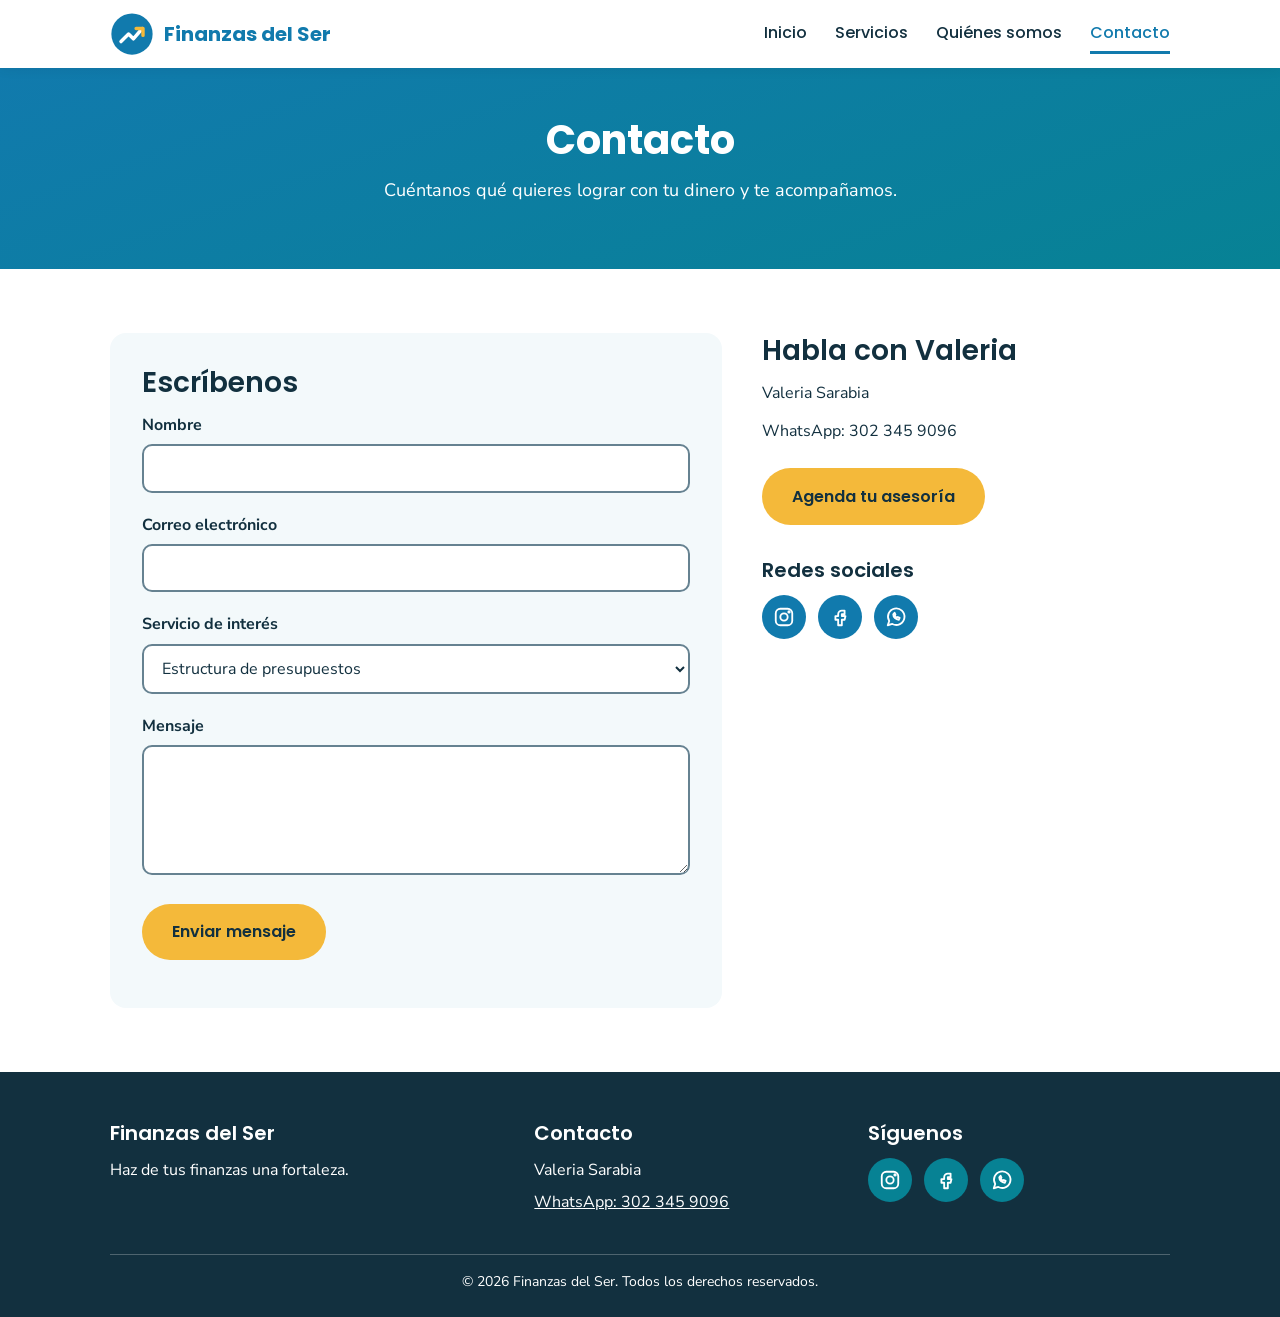
==== contacto.html @ 8447c489 "Sitio inicial de Finanzas del Ser y documento tecnico" ====
<!DOCTYPE html>
<html lang="es">
<head>
  <meta charset="UTF-8">
  <meta name="viewport" content="width=device-width, initial-scale=1">
  <title>Contacto | Finanzas del Ser</title>
  <meta name="description" content="Escríbenos para agendar tu asesoría en finanzas personales.">
  <link rel="preconnect" href="https://fonts.googleapis.com">
  <link rel="preconnect" href="https://fonts.gstatic.com" crossorigin>
  <link href="https://fonts.googleapis.com/css2?family=Nunito+Sans:wght@400;700&family=Poppins:wght@500;600;700&display=swap" rel="stylesheet">
  <link rel="icon" href="assets/img/logo-provisional.svg" type="image/svg+xml">
  <link rel="stylesheet" href="css/styles.css">
</head>
<body>
  <a class="saltar" href="#contenido">Saltar al contenido</a>

  <!-- IDENTIFICACIÓN + INTERACCIÓN: logo, nombre y menú -->
  <header class="encabezado">
    <div class="contenedor encabezado__barra">
      <a class="marca" href="index.html">
        <img src="assets/img/logo-provisional.svg" alt="Logo de Finanzas del Ser">
        <span>Finanzas del Ser</span>
      </a>
      <button class="menu-boton" aria-expanded="false" aria-controls="menu-principal">Menú</button>
      <nav class="nav" id="menu-principal" aria-label="Principal">
        <ul>
        <li><a href="index.html">Inicio</a></li>
        <li><a href="servicios.html">Servicios</a></li>
        <li><a href="quienes-somos.html">Quiénes somos</a></li>
        <li><a href="contacto.html" aria-current="page">Contacto</a></li>
        </ul>
      </nav>
    </div>
  </header>

  <main id="contenido">
    <section class="hero hero--pagina">
      <div class="contenedor">
        <h1>Contacto</h1>
        <p>Cuéntanos qué quieres lograr con tu dinero y te acompañamos.</p>
      </div>
    </section>

    <section class="seccion">
      <div class="contenedor contacto-grid">
        <!-- INTERACCIÓN: formulario de contacto (solo visual) -->
        <form class="formulario" id="formulario-contacto">
          <h2>Escríbenos</h2>
          <div class="campo">
            <label for="nombre">Nombre</label>
            <input type="text" id="nombre" name="nombre" autocomplete="name" required>
          </div>
          <div class="campo">
            <label for="correo">Correo electrónico</label>
            <input type="email" id="correo" name="correo" autocomplete="email" required>
          </div>
          <div class="campo">
            <label for="servicio">Servicio de interés</label>
            <select id="servicio" name="servicio">
              <option>Estructura de presupuestos</option>
              <option>Ahorros con propósito</option>
              <option>Compras conscientes</option>
              <option>Educación sobre productos financieros</option>
            </select>
          </div>
          <div class="campo">
            <label for="mensaje">Mensaje</label>
            <textarea id="mensaje" name="mensaje" required></textarea>
          </div>
          <button class="boton boton--principal" type="submit">Enviar mensaje</button>
          <p class="mensaje-envio" id="mensaje-envio" role="status"></p>
        </form>

        <aside class="info-contacto">
          <h2>Habla con Valeria</h2>
          <ul>
            <li>Valeria Sarabia</li>
            <li>WhatsApp: 302 345 9096</li>
          </ul>
          <a class="boton boton--principal" href="https://wa.me/573023459096?text=Hola%2C%20quiero%20agendar%20una%20asesor%C3%ADa%20con%20Finanzas%20del%20Ser">Agenda tu asesoría</a>
          <h3 style="margin-top:2rem">Redes sociales</h3>
          <div class="redes">
            <a href="#" aria-label="Instagram de Finanzas del Ser"><img src="assets/icons/instagram.svg" alt=""></a>
            <a href="#" aria-label="Facebook de Finanzas del Ser"><img src="assets/icons/facebook.svg" alt=""></a>
            <a href="https://wa.me/573023459096?text=Hola%2C%20quiero%20agendar%20una%20asesor%C3%ADa%20con%20Finanzas%20del%20Ser" aria-label="WhatsApp de Finanzas del Ser"><img src="assets/icons/whatsapp.svg" alt=""></a>
          </div>
        </aside>
      </div>
    </section>
  </main>

  <!-- IDENTIFICACIÓN: pie de página con contacto y año -->
  <footer class="pie">
    <div class="contenedor">
      <div class="pie__grid">
        <div>
          <h2>Finanzas del Ser</h2>
          <p>Haz de tus finanzas una fortaleza.</p>
        </div>
        <div>
          <h2>Contacto</h2>
          <ul>
            <li>Valeria Sarabia</li>
            <li><a href="https://wa.me/573023459096?text=Hola%2C%20quiero%20agendar%20una%20asesor%C3%ADa%20con%20Finanzas%20del%20Ser">WhatsApp: 302 345 9096</a></li>
          </ul>
        </div>
        <div>
          <h2>Síguenos</h2>
          <div class="redes">
            <a href="#" aria-label="Instagram de Finanzas del Ser"><img src="assets/icons/instagram.svg" alt=""></a>
            <a href="#" aria-label="Facebook de Finanzas del Ser"><img src="assets/icons/facebook.svg" alt=""></a>
            <a href="https://wa.me/573023459096?text=Hola%2C%20quiero%20agendar%20una%20asesor%C3%ADa%20con%20Finanzas%20del%20Ser" aria-label="WhatsApp de Finanzas del Ser"><img src="assets/icons/whatsapp.svg" alt=""></a>
          </div>
        </div>
      </div>
      <div class="pie__legal">
        <p>&copy; 2026 Finanzas del Ser. Todos los derechos reservados.</p>
      </div>
    </div>
  </footer>

  <script src="js/main.js"></script>
</body>
</html>
---- css/styles.css ----
/* =====================================================================
   Finanzas del Ser · Hoja de estilos única para todo el sitio
   Orden del archivo:
   1. Variables (paleta, fuentes, tamaños)  ← aquí se cambia la identidad
   2. Base y tipografía
   3. Encabezado y menú
   4. Botones
   5. Hero y secciones
   6. Tarjetas (Grid)
   7. Páginas internas (Quiénes somos, Contacto)
   8. Pie de página
   9. Responsivo (media queries)
   ===================================================================== */

/* ---------- 1. VARIABLES ---------- */
:root {
  /* Paleta (5 colores + blanco) */
  --azul: #117AAD;          /* color principal: confianza, orden */
  --turquesa: #078294;      /* apoyo: crecimiento, equilibrio */
  --oscuro: #12303F;        /* texto y pie de página */
  --claro: #F3F9FB;         /* fondos suaves de sección */
  --dorado: #F4B93A;        /* acento: botones de acción */
  --blanco: #FFFFFF;
  --azul-hover: #0D6089;    /* azul más oscuro para hover */
  --dorado-hover: #E3A21A;  /* dorado más oscuro para hover */
  --texto-suave: #3F5666;   /* texto secundario */
  --borde-campo: #668291;   /* borde de campos del formulario (contraste 3:1 o más) */

  /* Tipografías (máximo 2 de Google Fonts) */
  --fuente-titulos: "Poppins", Arial, sans-serif;
  --fuente-texto: "Nunito Sans", Arial, sans-serif;

  /* Jerarquía tipográfica (igual en todas las páginas) */
  --tam-h1: 2.5rem;    /* 40 px */
  --tam-h2: 1.75rem;   /* 28 px */
  --tam-h3: 1.25rem;   /* 20 px */
  --tam-texto: 1rem;   /* 16 px */
  --tam-pequeno: 0.875rem; /* 14 px */
  --interlineado: 1.6;

  /* Formas */
  --radio: 16px;       /* esquinas redondeadas: cercanía */
  --radio-boton: 999px;
  --sombra: 0 6px 20px rgba(18, 48, 63, 0.10);
  --ancho-max: 1100px;
}

/* ---------- 2. BASE Y TIPOGRAFÍA ---------- */
* { box-sizing: border-box; }

body {
  margin: 0;
  font-family: var(--fuente-texto);
  font-size: var(--tam-texto);
  line-height: var(--interlineado);
  color: var(--oscuro);
  background: var(--blanco);
}

h1, h2, h3 {
  font-family: var(--fuente-titulos);
  margin: 0 0 0.75rem;
}
h1 { font-size: var(--tam-h1); font-weight: 700; line-height: 1.2; }
h2 { font-size: var(--tam-h2); font-weight: 600; line-height: 1.3; }
h3 { font-size: var(--tam-h3); font-weight: 600; line-height: 1.3; }
p  { margin: 0 0 1rem; }
small, .texto-pequeno { font-size: var(--tam-pequeno); }
img { max-width: 100%; height: auto; display: block; }
a { color: var(--azul); }

.contenedor {
  width: 100%;
  max-width: var(--ancho-max);
  margin: 0 auto;
  padding: 0 1.25rem;
}

/* Enlace para saltar al contenido (accesibilidad con teclado) */
.saltar {
  position: absolute;
  left: -999px;
  background: var(--dorado);
  color: var(--oscuro);
  padding: 0.5rem 1rem;
  z-index: 100;
}
.saltar:focus { left: 0; }

/* Foco visible para quien navega con teclado */
a:focus-visible, button:focus-visible, input:focus-visible,
select:focus-visible, textarea:focus-visible {
  outline: 3px solid var(--dorado);
  outline-offset: 2px;
}

/* ---------- 3. ENCABEZADO Y MENÚ (Flexbox) ---------- */
.encabezado {
  position: sticky;
  top: 0;
  z-index: 50;
  background: var(--blanco);
  box-shadow: 0 2px 10px rgba(18, 48, 63, 0.08);
}
.encabezado__barra {
  display: flex;
  align-items: center;
  justify-content: space-between;
  padding: 0.75rem 1.25rem;
}
.marca {
  display: flex;
  align-items: center;
  gap: 0.6rem;
  text-decoration: none;
  font-family: var(--fuente-titulos);
  font-weight: 700;
  font-size: 1.25rem;
  color: var(--azul);
}
.marca img { width: 44px; height: 44px; }

.nav ul {
  display: flex;
  gap: 1.75rem;
  list-style: none;
  margin: 0;
  padding: 0;
}
.nav a {
  text-decoration: none;
  font-family: var(--fuente-titulos);
  font-weight: 500;
  color: var(--oscuro);
  padding: 0.4rem 0;
  border-bottom: 3px solid transparent;
  transition: color 0.2s, border-color 0.2s;
}
.nav a:hover { color: var(--azul); border-bottom-color: var(--dorado); }
/* Página actual: el usuario siempre sabe dónde está */
.nav a[aria-current="page"] { color: var(--azul); border-bottom-color: var(--azul); }

/* Botón hamburguesa: solo visible en celular */
.menu-boton {
  display: none;
  background: none;
  border: 2px solid var(--azul);
  border-radius: 10px;
  padding: 0.4rem 0.7rem;
  font-family: var(--fuente-titulos);
  font-weight: 600;
  color: var(--azul);
  cursor: pointer;
}

/* ---------- 4. BOTONES ---------- */
.boton {
  display: inline-block;
  font-family: var(--fuente-titulos);
  font-weight: 600;
  font-size: var(--tam-texto);
  text-decoration: none;
  text-align: center;
  padding: 0.85rem 1.75rem;
  border-radius: var(--radio-boton);
  border: 2px solid transparent;
  cursor: pointer;
  transition: background-color 0.2s, transform 0.2s, color 0.2s;
}
/* Botón principal: dorado con texto oscuro (el contraste pasa AA) */
.boton--principal { background: var(--dorado); color: var(--oscuro); }
.boton--principal:hover { background: var(--dorado-hover); transform: translateY(-2px); }
/* Botón secundario: contorno blanco sobre fondos azules */
.boton--secundario { background: transparent; color: var(--blanco); border-color: var(--blanco); }
.boton--secundario:hover { background: var(--blanco); color: var(--azul); }
.botones { display: flex; flex-wrap: wrap; gap: 1rem; }

/* ---------- 5. HERO Y SECCIONES ---------- */
.hero {
  background: linear-gradient(160deg, var(--azul), var(--turquesa));
  color: var(--blanco);
  padding: 4rem 0;
}
/* Balance asimétrico: texto más ancho a la izquierda, imagen a la derecha */
.hero__grid {
  display: grid;
  grid-template-columns: 1.1fr 0.9fr;
  gap: 2.5rem;
  align-items: center;
}
.hero__etiqueta {
  font-family: var(--fuente-titulos);
  font-weight: 500;
  font-size: var(--tam-pequeno);
  letter-spacing: 0.08em;
  text-transform: uppercase;
  margin-bottom: 0.75rem;
}
.hero p { font-size: 1.125rem; max-width: 34rem; }
.hero .botones { margin-top: 1.5rem; }
.hero--pagina { padding: 3rem 0; text-align: center; }
.hero--pagina p { margin-left: auto; margin-right: auto; }

.seccion { padding: 4rem 0; }
.seccion--clara { background: var(--claro); }
.seccion__encabezado { text-align: center; max-width: 40rem; margin: 0 auto 2.5rem; }
.seccion__encabezado p { color: var(--texto-suave); }

/* Franjas de color con mensaje central */
.banda {
  background: var(--azul);
  color: var(--blanco);
  text-align: center;
  padding: 3.5rem 0;
}
.banda p { max-width: 38rem; margin: 0 auto 1.5rem; }
.banda--turquesa { background: var(--turquesa); }

/* ---------- 6. TARJETAS (Grid) ---------- */
.tarjetas {
  display: grid;
  grid-template-columns: repeat(4, 1fr);
  gap: 1.5rem;
}
.tarjetas--2 { grid-template-columns: repeat(2, 1fr); }
.tarjeta {
  background: var(--blanco);
  border-radius: var(--radio);
  padding: 1.75rem 1.5rem;
  box-shadow: var(--sombra);
  transition: transform 0.2s, box-shadow 0.2s;
}
.tarjeta:hover { transform: translateY(-4px); box-shadow: 0 10px 26px rgba(18, 48, 63, 0.16); }
.tarjeta p { color: var(--texto-suave); margin-bottom: 0; }
.tarjeta__icono {
  width: 56px;
  height: 56px;
  border-radius: 50%;
  background: var(--azul);
  display: flex;
  align-items: center;
  justify-content: center;
  margin-bottom: 1rem;
}
.tarjeta__icono img { width: 28px; height: 28px; }
.seccion__accion { text-align: center; margin-top: 2.5rem; }
.seccion__accion .boton--secundario { color: var(--azul); border-color: var(--azul); }
.seccion__accion .boton--secundario:hover { background: var(--azul); color: var(--blanco); }

/* ---------- 7. PÁGINAS INTERNAS ---------- */
.dos-columnas {
  display: grid;
  grid-template-columns: 1fr 1fr;
  gap: 2rem;
  align-items: start;
}
.destacado {
  background: var(--azul);
  color: var(--blanco);
  border-radius: var(--radio);
  padding: 2rem;
}
.destacado p:last-child { margin-bottom: 0; }
.cita {
  border: 2px solid var(--azul);
  border-radius: var(--radio);
  padding: 2rem;
}
.cita p:last-child { margin-bottom: 0; }

.contacto-grid {
  display: grid;
  grid-template-columns: 1.2fr 0.8fr;
  gap: 2.5rem;
  align-items: start;
}
.formulario { background: var(--claro); border-radius: var(--radio); padding: 2rem; }
.campo { margin-bottom: 1.25rem; }
.campo label { display: block; font-weight: 700; margin-bottom: 0.35rem; }
.campo input, .campo select, .campo textarea {
  width: 100%;
  font-family: var(--fuente-texto);
  font-size: var(--tam-texto);
  padding: 0.7rem 0.9rem;
  border: 2px solid var(--borde-campo);
  border-radius: 10px;
  background: var(--blanco);
  color: var(--oscuro);
}
.campo input:hover, .campo select:hover, .campo textarea:hover { border-color: var(--azul); }
.campo textarea { min-height: 130px; resize: vertical; }
.mensaje-envio { margin-top: 1rem; font-weight: 700; color: var(--azul-hover); }
.info-contacto ul { list-style: none; padding: 0; margin: 0 0 1.5rem; }
.info-contacto li { margin-bottom: 0.75rem; }
.redes { display: flex; gap: 0.75rem; }
.redes a {
  width: 44px;
  height: 44px;
  border-radius: 50%;
  background: var(--azul);
  display: flex;
  align-items: center;
  justify-content: center;
  transition: background-color 0.2s, transform 0.2s;
}
.redes a:hover { background: var(--turquesa); transform: translateY(-2px); }
.redes img { width: 22px; height: 22px; }

/* ---------- 8. PIE DE PÁGINA ---------- */
.pie { background: var(--oscuro); color: var(--blanco); padding: 3rem 0 1.5rem; }
.pie__grid {
  display: grid;
  grid-template-columns: 1.3fr 1fr 1fr;
  gap: 2rem;
}
.pie h2 { font-size: var(--tam-h3); }
.pie a { color: var(--blanco); }
.pie a:hover { color: var(--dorado); }
.pie ul { list-style: none; padding: 0; margin: 0; }
.pie li { margin-bottom: 0.4rem; }
.pie .redes a { background: var(--turquesa); }
.pie .redes a:hover { background: var(--azul); }
.pie__legal {
  margin-top: 2rem;
  padding-top: 1rem;
  border-top: 1px solid rgba(255, 255, 255, 0.25);
  font-size: var(--tam-pequeno);
  text-align: center;
}
.pie__legal p { margin: 0; }

/* ---------- 9. RESPONSIVO ---------- */
/* Tablet: las tarjetas pasan de 4 a 2 columnas y los bloques se apilan */
@media (max-width: 900px) {
  .tarjetas { grid-template-columns: repeat(2, 1fr); }
  .hero__grid, .dos-columnas, .contacto-grid, .pie__grid { grid-template-columns: 1fr; }
  .hero__imagen { max-width: 420px; margin: 0 auto; }
}

/* Celular: tarjetas en 1 columna, menú hamburguesa y títulos más pequeños */
@media (max-width: 720px) {
  :root { --tam-h1: 2rem; --tam-h2: 1.5rem; }
  .tarjetas, .tarjetas--2 { grid-template-columns: 1fr; }
  .menu-boton { display: block; }
  .nav {
    display: none;
    position: absolute;
    top: 100%;
    left: 0;
    right: 0;
    background: var(--blanco);
    padding: 1rem 1.25rem 1.5rem;
    box-shadow: 0 8px 16px rgba(18, 48, 63, 0.12);
  }
  .nav--abierto { display: block; }
  .nav ul { flex-direction: column; gap: 0.5rem; }
  .nav a { display: block; padding: 0.6rem 0; }
  .hero { padding: 3rem 0; }
  .seccion { padding: 3rem 0; }
  .botones .boton { width: 100%; }
}
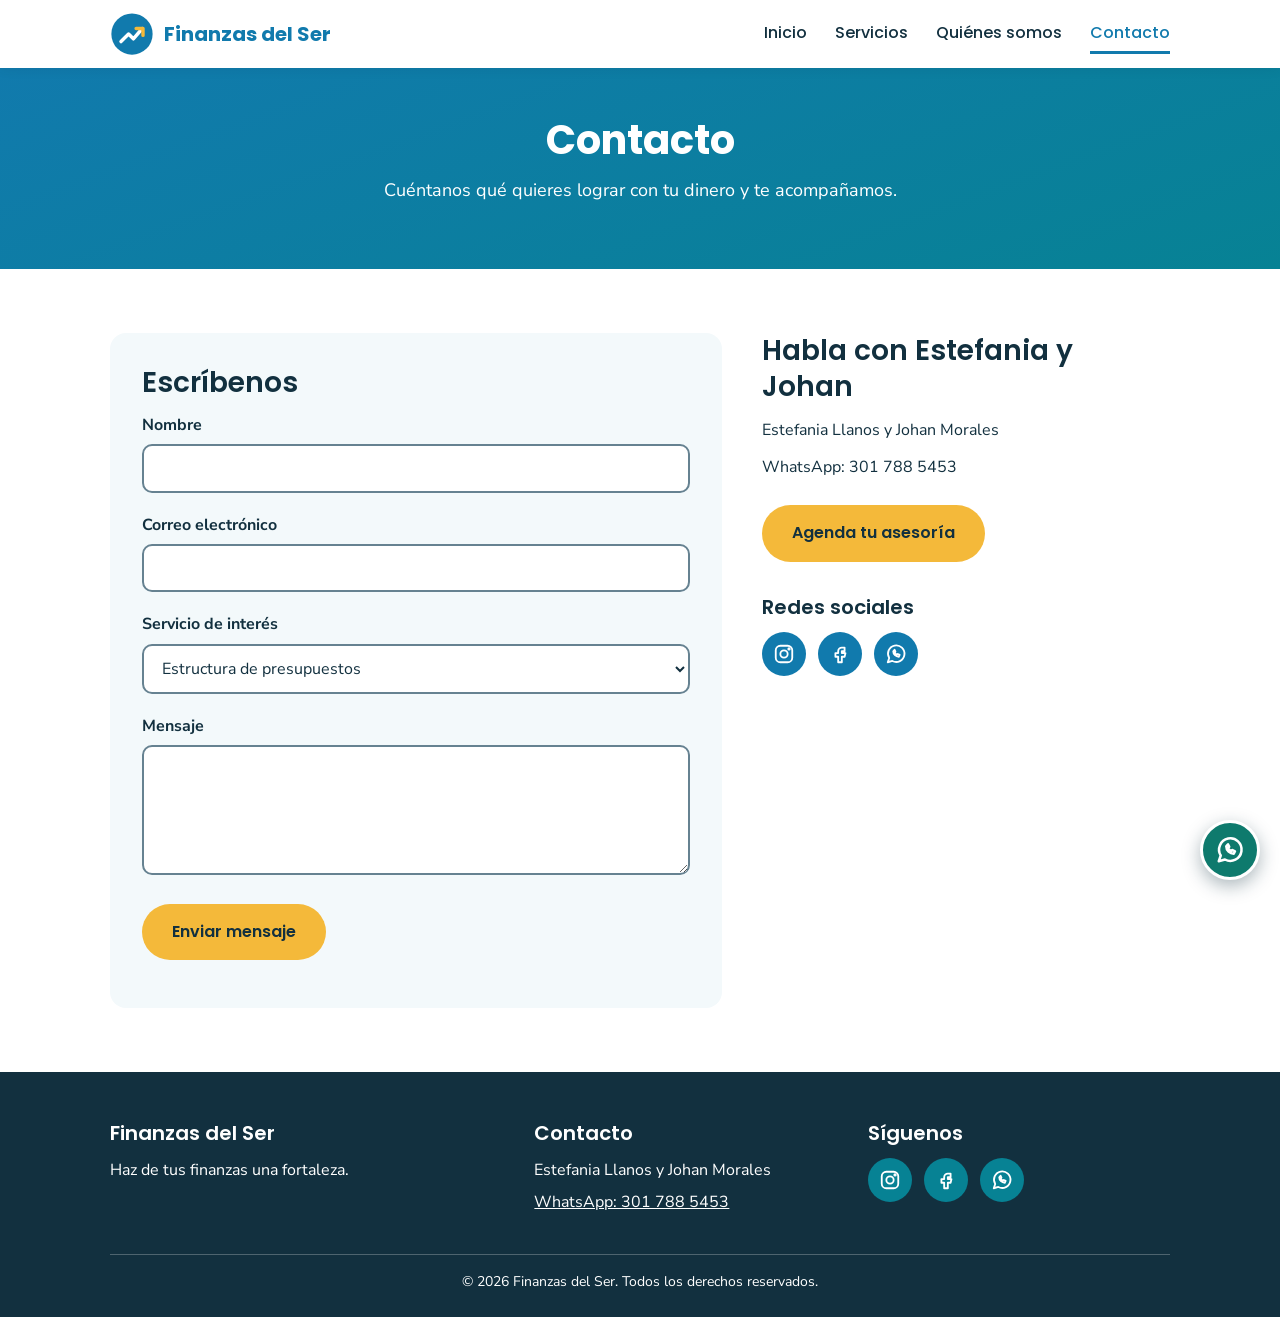
==== commit 63464517: "Actualiza contacto, boton flotante y verificacion de contraste" ====
--- a/contacto.html
+++ b/contacto.html
@@ -72,17 +72,17 @@
         </form>
 
         <aside class="info-contacto">
-          <h2>Habla con Valeria</h2>
+          <h2>Habla con Estefania y Johan</h2>
           <ul>
-            <li>Valeria Sarabia</li>
-            <li>WhatsApp: 302 345 9096</li>
+            <li>Estefania Llanos y Johan Morales</li>
+            <li>WhatsApp: 301 788 5453</li>
           </ul>
-          <a class="boton boton--principal" href="https://wa.me/573023459096?text=Hola%2C%20quiero%20agendar%20una%20asesor%C3%ADa%20con%20Finanzas%20del%20Ser">Agenda tu asesoría</a>
+          <a class="boton boton--principal" href="https://wa.me/573017885453?text=Hola%2C%20quiero%20agendar%20una%20asesor%C3%ADa%20con%20Finanzas%20del%20Ser">Agenda tu asesoría</a>
           <h3 style="margin-top:2rem">Redes sociales</h3>
           <div class="redes">
             <a href="#" aria-label="Instagram de Finanzas del Ser"><img src="assets/icons/instagram.svg" alt=""></a>
             <a href="#" aria-label="Facebook de Finanzas del Ser"><img src="assets/icons/facebook.svg" alt=""></a>
-            <a href="https://wa.me/573023459096?text=Hola%2C%20quiero%20agendar%20una%20asesor%C3%ADa%20con%20Finanzas%20del%20Ser" aria-label="WhatsApp de Finanzas del Ser"><img src="assets/icons/whatsapp.svg" alt=""></a>
+            <a href="https://wa.me/573017885453?text=Hola%2C%20quiero%20agendar%20una%20asesor%C3%ADa%20con%20Finanzas%20del%20Ser" aria-label="WhatsApp de Finanzas del Ser"><img src="assets/icons/whatsapp.svg" alt=""></a>
           </div>
         </aside>
       </div>
@@ -100,8 +100,8 @@
         <div>
           <h2>Contacto</h2>
           <ul>
-            <li>Valeria Sarabia</li>
-            <li><a href="https://wa.me/573023459096?text=Hola%2C%20quiero%20agendar%20una%20asesor%C3%ADa%20con%20Finanzas%20del%20Ser">WhatsApp: 302 345 9096</a></li>
+            <li>Estefania Llanos y Johan Morales</li>
+            <li><a href="https://wa.me/573017885453?text=Hola%2C%20quiero%20agendar%20una%20asesor%C3%ADa%20con%20Finanzas%20del%20Ser">WhatsApp: 301 788 5453</a></li>
           </ul>
         </div>
         <div>
@@ -109,7 +109,7 @@
           <div class="redes">
             <a href="#" aria-label="Instagram de Finanzas del Ser"><img src="assets/icons/instagram.svg" alt=""></a>
             <a href="#" aria-label="Facebook de Finanzas del Ser"><img src="assets/icons/facebook.svg" alt=""></a>
-            <a href="https://wa.me/573023459096?text=Hola%2C%20quiero%20agendar%20una%20asesor%C3%ADa%20con%20Finanzas%20del%20Ser" aria-label="WhatsApp de Finanzas del Ser"><img src="assets/icons/whatsapp.svg" alt=""></a>
+            <a href="https://wa.me/573017885453?text=Hola%2C%20quiero%20agendar%20una%20asesor%C3%ADa%20con%20Finanzas%20del%20Ser" aria-label="WhatsApp de Finanzas del Ser"><img src="assets/icons/whatsapp.svg" alt=""></a>
           </div>
         </div>
       </div>
@@ -119,6 +119,11 @@
     </div>
   </footer>
 
+  <!-- INTERACCIÓN: botón flotante de WhatsApp (visible en todas las páginas) -->
+  <a class="wpp-flotante" href="https://wa.me/573017885453?text=Hola%2C%20quiero%20agendar%20una%20asesor%C3%ADa%20con%20Finanzas%20del%20Ser" target="_blank" rel="noopener" aria-label="Escríbenos por WhatsApp">
+    <img src="assets/icons/whatsapp.svg" alt="">
+  </a>
+
   <script src="js/main.js"></script>
 </body>
 </html>
--- a/css/styles.css
+++ b/css/styles.css
@@ -24,6 +24,8 @@
   --azul-hover: #0D6089;    /* azul más oscuro para hover */
   --dorado-hover: #E3A21A;  /* dorado más oscuro para hover */
   --texto-suave: #3F5666;   /* texto secundario */
+  --whatsapp: #0E7A6D;      /* verde del botón flotante (contraste 5,2:1 con el ícono blanco) */
+  --whatsapp-hover: #0B6B5F;
   --borde-campo: #668291;   /* borde de campos del formulario (contraste 3:1 o más) */
 
   /* Tipografías (máximo 2 de Google Fonts) */
@@ -328,6 +330,26 @@
   text-align: center;
 }
 .pie__legal p { margin: 0; }
+
+/* Botón flotante de WhatsApp: fijo en la esquina inferior derecha */
+.wpp-flotante {
+  position: fixed;
+  right: 1.25rem;
+  bottom: 1.25rem;
+  z-index: 60;
+  width: 60px;
+  height: 60px;
+  border-radius: 50%;
+  background: var(--whatsapp);
+  border: 3px solid var(--blanco); /* lo separa del pie oscuro */
+  box-shadow: 0 6px 18px rgba(18, 48, 63, 0.35);
+  display: flex;
+  align-items: center;
+  justify-content: center;
+  transition: background-color 0.2s, transform 0.2s;
+}
+.wpp-flotante img { width: 30px; height: 30px; }
+.wpp-flotante:hover { background: var(--whatsapp-hover); transform: scale(1.08); }
 
 /* ---------- 9. RESPONSIVO ---------- */
 /* Tablet: las tarjetas pasan de 4 a 2 columnas y los bloques se apilan */
@@ -358,4 +380,5 @@
   .hero { padding: 3rem 0; }
   .seccion { padding: 3rem 0; }
   .botones .boton { width: 100%; }
-}
+  .pie { padding-bottom: 5.5rem; } /* deja libre el final para el botón flotante */
+}
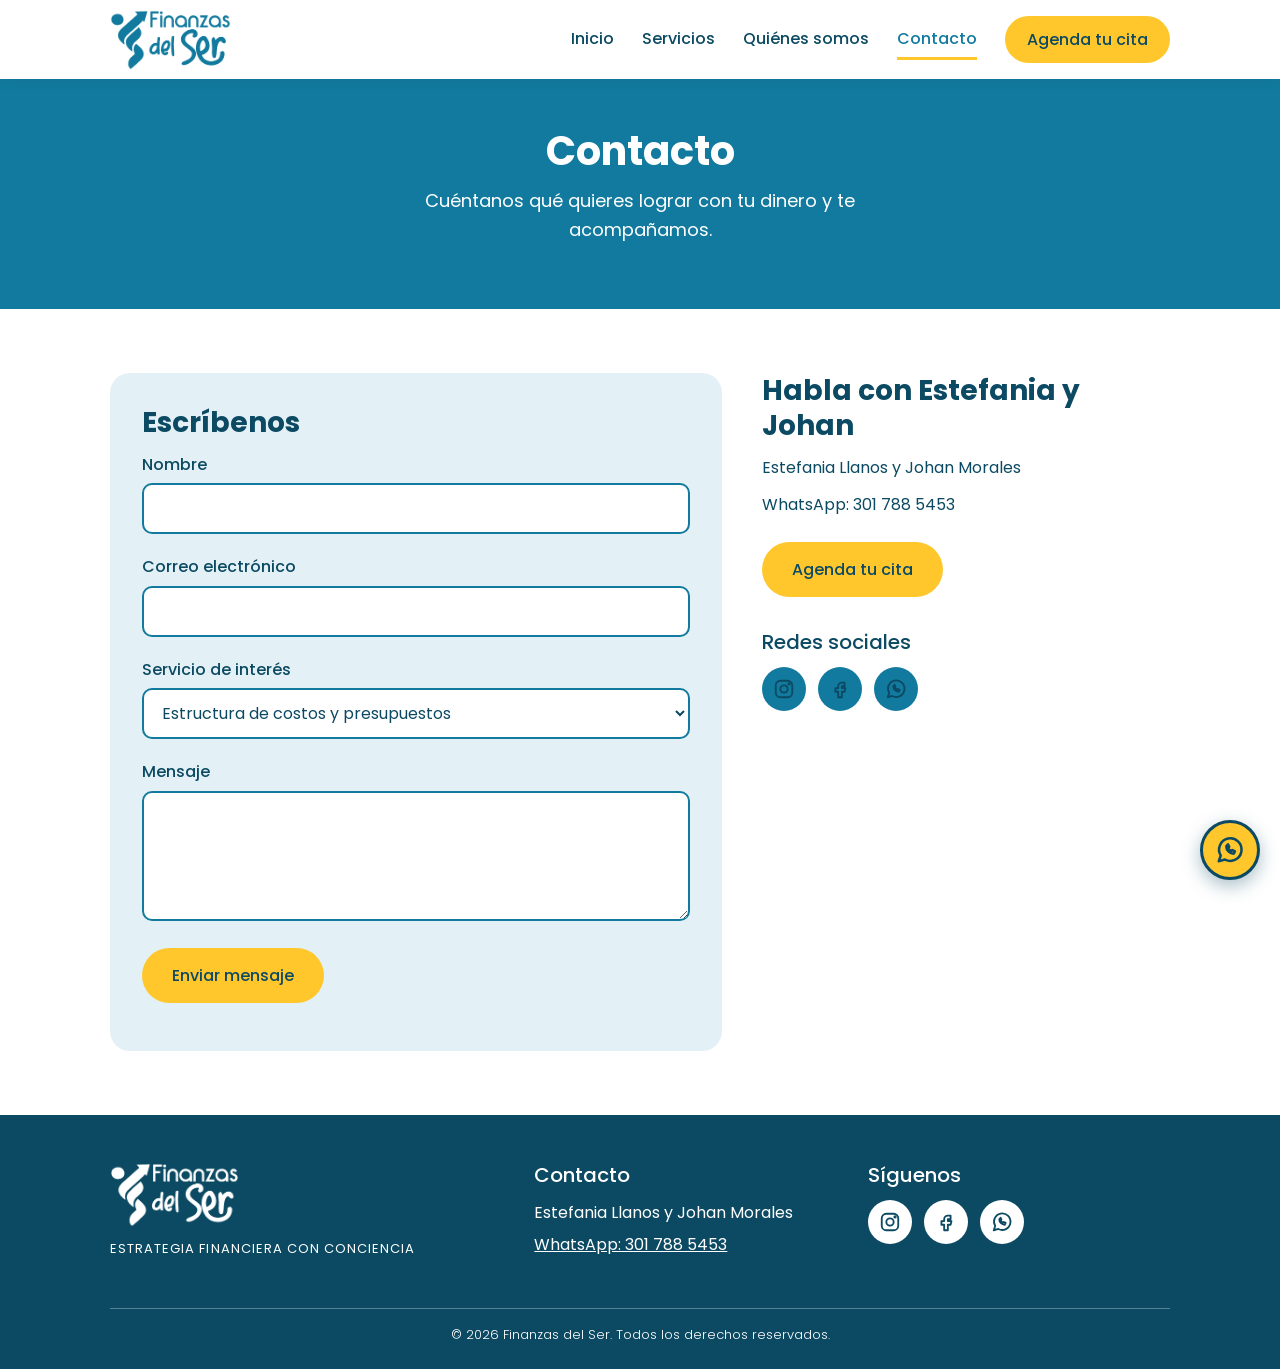
==== commit d42a30fe: "Aplicar branding oficial: paleta, Poppins, logo, fotos y modalidades" ====
--- a/contacto.html
+++ b/contacto.html
@@ -7,8 +7,8 @@
   <meta name="description" content="Escríbenos para agendar tu asesoría en finanzas personales.">
   <link rel="preconnect" href="https://fonts.googleapis.com">
   <link rel="preconnect" href="https://fonts.gstatic.com" crossorigin>
-  <link href="https://fonts.googleapis.com/css2?family=Nunito+Sans:wght@400;700&family=Poppins:wght@500;600;700&display=swap" rel="stylesheet">
-  <link rel="icon" href="assets/img/logo-provisional.svg" type="image/svg+xml">
+  <link href="https://fonts.googleapis.com/css2?family=Poppins:wght@300;400;500;700&display=swap" rel="stylesheet">
+  <link rel="icon" href="assets/img/favicon.png" type="image/png">
   <link rel="stylesheet" href="css/styles.css">
 </head>
 <body>
@@ -18,8 +18,7 @@
   <header class="encabezado">
     <div class="contenedor encabezado__barra">
       <a class="marca" href="index.html">
-        <img src="assets/img/logo-provisional.svg" alt="Logo de Finanzas del Ser">
-        <span>Finanzas del Ser</span>
+        <img src="assets/img/logo-azul.png" alt="Finanzas del Ser, ir al inicio">
       </a>
       <button class="menu-boton" aria-expanded="false" aria-controls="menu-principal">Menú</button>
       <nav class="nav" id="menu-principal" aria-label="Principal">
@@ -28,6 +27,7 @@
         <li><a href="servicios.html">Servicios</a></li>
         <li><a href="quienes-somos.html">Quiénes somos</a></li>
         <li><a href="contacto.html" aria-current="page">Contacto</a></li>
+          <li><a class="boton boton--principal boton--chico" href="https://wa.me/573017885453?text=Hola%2C%20quiero%20agendar%20una%20asesor%C3%ADa%20con%20Finanzas%20del%20Ser">Agenda tu cita</a></li>
         </ul>
       </nav>
     </div>
@@ -57,10 +57,10 @@
           <div class="campo">
             <label for="servicio">Servicio de interés</label>
             <select id="servicio" name="servicio">
-              <option>Estructura de presupuestos</option>
+              <option>Estructura de costos y presupuestos</option>
               <option>Ahorros con propósito</option>
               <option>Compras conscientes</option>
-              <option>Educación sobre productos financieros</option>
+              <option>Uso de productos financieros</option>
             </select>
           </div>
           <div class="campo">
@@ -77,12 +77,12 @@
             <li>Estefania Llanos y Johan Morales</li>
             <li>WhatsApp: 301 788 5453</li>
           </ul>
-          <a class="boton boton--principal" href="https://wa.me/573017885453?text=Hola%2C%20quiero%20agendar%20una%20asesor%C3%ADa%20con%20Finanzas%20del%20Ser">Agenda tu asesoría</a>
+          <a class="boton boton--principal" href="https://wa.me/573017885453?text=Hola%2C%20quiero%20agendar%20una%20asesor%C3%ADa%20con%20Finanzas%20del%20Ser">Agenda tu cita</a>
           <h3 style="margin-top:2rem">Redes sociales</h3>
           <div class="redes">
-            <a href="#" aria-label="Instagram de Finanzas del Ser"><img src="assets/icons/instagram.svg" alt=""></a>
-            <a href="#" aria-label="Facebook de Finanzas del Ser"><img src="assets/icons/facebook.svg" alt=""></a>
-            <a href="https://wa.me/573017885453?text=Hola%2C%20quiero%20agendar%20una%20asesor%C3%ADa%20con%20Finanzas%20del%20Ser" aria-label="WhatsApp de Finanzas del Ser"><img src="assets/icons/whatsapp.svg" alt=""></a>
+            <a href="#" aria-label="Instagram de Finanzas del Ser"><img src="assets/icons/instagram-oscuro.svg" alt=""></a>
+            <a href="#" aria-label="Facebook de Finanzas del Ser"><img src="assets/icons/facebook-oscuro.svg" alt=""></a>
+            <a href="https://wa.me/573017885453?text=Hola%2C%20quiero%20agendar%20una%20asesor%C3%ADa%20con%20Finanzas%20del%20Ser" aria-label="WhatsApp de Finanzas del Ser"><img src="assets/icons/whatsapp-oscuro.svg" alt=""></a>
           </div>
         </aside>
       </div>
@@ -94,8 +94,8 @@
     <div class="contenedor">
       <div class="pie__grid">
         <div>
-          <h2>Finanzas del Ser</h2>
-          <p>Haz de tus finanzas una fortaleza.</p>
+          <img class="pie__logo" src="assets/img/logo-blanco.png" alt="Finanzas del Ser">
+          <p class="pie__descriptor">Estrategia financiera con conciencia</p>
         </div>
         <div>
           <h2>Contacto</h2>
@@ -107,9 +107,9 @@
         <div>
           <h2>Síguenos</h2>
           <div class="redes">
-            <a href="#" aria-label="Instagram de Finanzas del Ser"><img src="assets/icons/instagram.svg" alt=""></a>
-            <a href="#" aria-label="Facebook de Finanzas del Ser"><img src="assets/icons/facebook.svg" alt=""></a>
-            <a href="https://wa.me/573017885453?text=Hola%2C%20quiero%20agendar%20una%20asesor%C3%ADa%20con%20Finanzas%20del%20Ser" aria-label="WhatsApp de Finanzas del Ser"><img src="assets/icons/whatsapp.svg" alt=""></a>
+            <a href="#" aria-label="Instagram de Finanzas del Ser"><img src="assets/icons/instagram-oscuro.svg" alt=""></a>
+            <a href="#" aria-label="Facebook de Finanzas del Ser"><img src="assets/icons/facebook-oscuro.svg" alt=""></a>
+            <a href="https://wa.me/573017885453?text=Hola%2C%20quiero%20agendar%20una%20asesor%C3%ADa%20con%20Finanzas%20del%20Ser" aria-label="WhatsApp de Finanzas del Ser"><img src="assets/icons/whatsapp-oscuro.svg" alt=""></a>
           </div>
         </div>
       </div>
@@ -121,7 +121,7 @@
 
   <!-- INTERACCIÓN: botón flotante de WhatsApp (visible en todas las páginas) -->
   <a class="wpp-flotante" href="https://wa.me/573017885453?text=Hola%2C%20quiero%20agendar%20una%20asesor%C3%ADa%20con%20Finanzas%20del%20Ser" target="_blank" rel="noopener" aria-label="Escríbenos por WhatsApp">
-    <img src="assets/icons/whatsapp.svg" alt="">
+    <img src="assets/icons/whatsapp-oscuro.svg" alt="">
   </a>
 
   <script src="js/main.js"></script>
--- a/css/styles.css
+++ b/css/styles.css
@@ -1,50 +1,52 @@
 /* =====================================================================
    Finanzas del Ser · Hoja de estilos única para todo el sitio
+   Basada en el Manual de branding e identidad visual.
    Orden del archivo:
-   1. Variables (paleta, fuentes, tamaños)  ← aquí se cambia la identidad
+   1. Variables (paleta, fuente, tamaños)  ← aquí se cambia la identidad
    2. Base y tipografía
    3. Encabezado y menú
    4. Botones
    5. Hero y secciones
    6. Tarjetas (Grid)
    7. Páginas internas (Quiénes somos, Contacto)
-   8. Pie de página
+   8. Pie de página y botón flotante
    9. Responsivo (media queries)
    ===================================================================== */
 
 /* ---------- 1. VARIABLES ---------- */
 :root {
-  /* Paleta (5 colores + blanco) */
-  --azul: #117AAD;          /* color principal: confianza, orden */
-  --turquesa: #078294;      /* apoyo: crecimiento, equilibrio */
-  --oscuro: #12303F;        /* texto y pie de página */
-  --claro: #F3F9FB;         /* fondos suaves de sección */
-  --dorado: #F4B93A;        /* acento: botones de acción */
+  /* Paleta del manual de branding (5 colores + blanco) */
+  --azul-principal: #127A9E;  /* fondos, títulos y encabezados */
+  --azul-profundo: #0B4A62;   /* textos y fondos oscuros */
+  --azul-cielo: #7DBFD6;      /* detalles de apoyo */
+  --azul-niebla: #E3F0F5;     /* fondos suaves y tarjetas */
+  --amarillo: #FFC72C;        /* SOLO botones de acción */
+  --amarillo-hover: #E6AC00;  /* amarillo al pasar el mouse */
   --blanco: #FFFFFF;
-  --azul-hover: #0D6089;    /* azul más oscuro para hover */
-  --dorado-hover: #E3A21A;  /* dorado más oscuro para hover */
-  --texto-suave: #3F5666;   /* texto secundario */
-  --whatsapp: #0E7A6D;      /* verde del botón flotante (contraste 5,2:1 con el ícono blanco) */
-  --whatsapp-hover: #0B6B5F;
-  --borde-campo: #668291;   /* borde de campos del formulario (contraste 3:1 o más) */
-
-  /* Tipografías (máximo 2 de Google Fonts) */
-  --fuente-titulos: "Poppins", Arial, sans-serif;
-  --fuente-texto: "Nunito Sans", Arial, sans-serif;
+
+  /* Tipografía: una sola familia (Poppins) con distintos pesos */
+  --fuente: "Poppins", Arial, sans-serif;
+  --peso-ligero: 300;
+  --peso-normal: 400;
+  --peso-medio: 500;
+  --peso-negrita: 700;
 
   /* Jerarquía tipográfica (igual en todas las páginas) */
-  --tam-h1: 2.5rem;    /* 40 px */
-  --tam-h2: 1.75rem;   /* 28 px */
-  --tam-h3: 1.25rem;   /* 20 px */
-  --tam-texto: 1rem;   /* 16 px */
-  --tam-pequeno: 0.875rem; /* 14 px */
-  --interlineado: 1.6;
+  --tam-h1: 2.5rem;        /* 40 px */
+  --tam-h2: 1.75rem;       /* 28 px */
+  --tam-h3: 1.25rem;       /* 20 px */
+  --tam-texto: 1rem;       /* 16 px */
+  --tam-pequeno: 0.8125rem; /* 13 px */
+  --interlineado: 1.6;     /* párrafos */
 
   /* Formas */
-  --radio: 16px;       /* esquinas redondeadas: cercanía */
+  --radio: 20px;           /* esquinas redondeadas: cercanía */
   --radio-boton: 999px;
-  --sombra: 0 6px 20px rgba(18, 48, 63, 0.10);
+  --sombra: 0 6px 20px rgba(11, 74, 98, 0.12);
   --ancho-max: 1100px;
+
+  /* Color del contorno de foco (cambia en fondos oscuros) */
+  --foco: var(--azul-profundo);
 }
 
 /* ---------- 2. BASE Y TIPOGRAFÍA ---------- */
@@ -52,24 +54,26 @@
 
 body {
   margin: 0;
-  font-family: var(--fuente-texto);
+  font-family: var(--fuente);
+  font-weight: var(--peso-normal);
   font-size: var(--tam-texto);
   line-height: var(--interlineado);
-  color: var(--oscuro);
+  color: var(--azul-profundo);
   background: var(--blanco);
 }
 
-h1, h2, h3 {
-  font-family: var(--fuente-titulos);
-  margin: 0 0 0.75rem;
-}
-h1 { font-size: var(--tam-h1); font-weight: 700; line-height: 1.2; }
-h2 { font-size: var(--tam-h2); font-weight: 600; line-height: 1.3; }
-h3 { font-size: var(--tam-h3); font-weight: 600; line-height: 1.3; }
+h1, h2, h3 { margin: 0 0 0.75rem; }
+h1 { font-size: var(--tam-h1); font-weight: var(--peso-negrita); line-height: 1.2; }
+h2 { font-size: var(--tam-h2); font-weight: var(--peso-negrita); line-height: 1.25; }
+h3 { font-size: var(--tam-h3); font-weight: var(--peso-medio); line-height: 1.3; }
 p  { margin: 0 0 1rem; }
-small, .texto-pequeno { font-size: var(--tam-pequeno); }
+small, .texto-pequeno {
+  font-size: var(--tam-pequeno);
+  font-weight: var(--peso-ligero);
+  line-height: 1.5;
+}
 img { max-width: 100%; height: auto; display: block; }
-a { color: var(--azul); }
+a { color: var(--azul-principal); }
 
 .contenedor {
   width: 100%;
@@ -82,18 +86,17 @@
 .saltar {
   position: absolute;
   left: -999px;
-  background: var(--dorado);
-  color: var(--oscuro);
+  background: var(--amarillo);
+  color: var(--azul-profundo);
   padding: 0.5rem 1rem;
   z-index: 100;
 }
 .saltar:focus { left: 0; }
 
 /* Foco visible para quien navega con teclado */
-a:focus-visible, button:focus-visible, input:focus-visible,
-select:focus-visible, textarea:focus-visible {
-  outline: 3px solid var(--dorado);
-  outline-offset: 2px;
+a:focus-visible, button:focus-visible {
+  outline: 3px solid var(--foco);
+  outline-offset: 3px;
 }
 
 /* ---------- 3. ENCABEZADO Y MENÚ (Flexbox) ---------- */
@@ -102,84 +105,79 @@
   top: 0;
   z-index: 50;
   background: var(--blanco);
-  box-shadow: 0 2px 10px rgba(18, 48, 63, 0.08);
+  box-shadow: 0 2px 10px rgba(11, 74, 98, 0.10);
 }
 .encabezado__barra {
   display: flex;
   align-items: center;
   justify-content: space-between;
-  padding: 0.75rem 1.25rem;
-}
-.marca {
+  padding: 0.6rem 1.25rem;
+}
+/* El logo nunca baja de 120 px de ancho (tamaño mínimo del manual) */
+.marca img { height: 60px; width: auto; }
+
+.nav ul {
   display: flex;
   align-items: center;
-  gap: 0.6rem;
-  text-decoration: none;
-  font-family: var(--fuente-titulos);
-  font-weight: 700;
-  font-size: 1.25rem;
-  color: var(--azul);
-}
-.marca img { width: 44px; height: 44px; }
-
-.nav ul {
-  display: flex;
   gap: 1.75rem;
   list-style: none;
   margin: 0;
   padding: 0;
 }
-.nav a {
+.nav a:not(.boton) {
   text-decoration: none;
-  font-family: var(--fuente-titulos);
-  font-weight: 500;
-  color: var(--oscuro);
+  font-weight: var(--peso-medio);
+  color: var(--azul-profundo);
   padding: 0.4rem 0;
   border-bottom: 3px solid transparent;
   transition: color 0.2s, border-color 0.2s;
 }
-.nav a:hover { color: var(--azul); border-bottom-color: var(--dorado); }
+.nav a:not(.boton):hover { color: var(--azul-principal); border-bottom-color: var(--amarillo); }
 /* Página actual: el usuario siempre sabe dónde está */
-.nav a[aria-current="page"] { color: var(--azul); border-bottom-color: var(--azul); }
+.nav a[aria-current="page"] { color: var(--azul-principal); border-bottom-color: var(--amarillo); }
 
 /* Botón hamburguesa: solo visible en celular */
 .menu-boton {
   display: none;
   background: none;
-  border: 2px solid var(--azul);
+  border: 2px solid var(--azul-principal);
   border-radius: 10px;
-  padding: 0.4rem 0.7rem;
-  font-family: var(--fuente-titulos);
-  font-weight: 600;
-  color: var(--azul);
+  padding: 0.4rem 0.8rem;
+  font-family: var(--fuente);
+  font-weight: var(--peso-medio);
+  color: var(--azul-principal);
   cursor: pointer;
 }
 
 /* ---------- 4. BOTONES ---------- */
 .boton {
   display: inline-block;
-  font-family: var(--fuente-titulos);
-  font-weight: 600;
+  font-family: var(--fuente);
+  font-weight: var(--peso-medio);
   font-size: var(--tam-texto);
   text-decoration: none;
   text-align: center;
-  padding: 0.85rem 1.75rem;
+  padding: 0.8rem 1.75rem;
   border-radius: var(--radio-boton);
   border: 2px solid transparent;
   cursor: pointer;
   transition: background-color 0.2s, transform 0.2s, color 0.2s;
 }
-/* Botón principal: dorado con texto oscuro (el contraste pasa AA) */
-.boton--principal { background: var(--dorado); color: var(--oscuro); }
-.boton--principal:hover { background: var(--dorado-hover); transform: translateY(-2px); }
+.boton--chico { padding: 0.55rem 1.25rem; }
+/* Botón de acción: SIEMPRE amarillo con texto azul profundo */
+.boton--principal { background: var(--amarillo); color: var(--azul-profundo); }
+.boton--principal:hover { background: var(--amarillo-hover); transform: translateY(-2px); }
 /* Botón secundario: contorno blanco sobre fondos azules */
 .boton--secundario { background: transparent; color: var(--blanco); border-color: var(--blanco); }
-.boton--secundario:hover { background: var(--blanco); color: var(--azul); }
+.boton--secundario:hover { background: var(--blanco); color: var(--azul-principal); }
 .botones { display: flex; flex-wrap: wrap; gap: 1rem; }
 
 /* ---------- 5. HERO Y SECCIONES ---------- */
+.hero,
+.banda { --foco: var(--blanco); }
+
 .hero {
-  background: linear-gradient(160deg, var(--azul), var(--turquesa));
+  background: var(--azul-principal);
   color: var(--blanco);
   padding: 4rem 0;
 }
@@ -191,32 +189,37 @@
   align-items: center;
 }
 .hero__etiqueta {
-  font-family: var(--fuente-titulos);
-  font-weight: 500;
+  font-weight: var(--peso-medio);
   font-size: var(--tam-pequeno);
-  letter-spacing: 0.08em;
+  letter-spacing: 0.1em;
   text-transform: uppercase;
   margin-bottom: 0.75rem;
 }
-.hero p { font-size: 1.125rem; max-width: 34rem; }
+.hero p:not(.hero__etiqueta) { font-size: 1.125rem; max-width: 34rem; }
 .hero .botones { margin-top: 1.5rem; }
+.hero__imagen img {
+  width: 100%;
+  aspect-ratio: 406 / 340;
+  object-fit: cover;
+  border-radius: var(--radio);
+  box-shadow: 0 10px 30px rgba(0, 0, 0, 0.25);
+}
 .hero--pagina { padding: 3rem 0; text-align: center; }
-.hero--pagina p { margin-left: auto; margin-right: auto; }
+.hero--pagina p:not(.hero__etiqueta) { margin-left: auto; margin-right: auto; }
 
 .seccion { padding: 4rem 0; }
-.seccion--clara { background: var(--claro); }
+.seccion--niebla { background: var(--azul-niebla); }
 .seccion__encabezado { text-align: center; max-width: 40rem; margin: 0 auto 2.5rem; }
-.seccion__encabezado p { color: var(--texto-suave); }
 
 /* Franjas de color con mensaje central */
 .banda {
-  background: var(--azul);
+  background: var(--azul-profundo);
   color: var(--blanco);
   text-align: center;
   padding: 3.5rem 0;
 }
 .banda p { max-width: 38rem; margin: 0 auto 1.5rem; }
-.banda--turquesa { background: var(--turquesa); }
+.banda--principal { background: var(--azul-principal); }
 
 /* ---------- 6. TARJETAS (Grid) ---------- */
 .tarjetas {
@@ -224,30 +227,37 @@
   grid-template-columns: repeat(4, 1fr);
   gap: 1.5rem;
 }
-.tarjetas--2 { grid-template-columns: repeat(2, 1fr); }
+.tarjetas--3 { grid-template-columns: repeat(3, 1fr); }
 .tarjeta {
   background: var(--blanco);
   border-radius: var(--radio);
-  padding: 1.75rem 1.5rem;
+  overflow: hidden;
   box-shadow: var(--sombra);
   transition: transform 0.2s, box-shadow 0.2s;
 }
-.tarjeta:hover { transform: translateY(-4px); box-shadow: 0 10px 26px rgba(18, 48, 63, 0.16); }
-.tarjeta p { color: var(--texto-suave); margin-bottom: 0; }
-.tarjeta__icono {
-  width: 56px;
-  height: 56px;
-  border-radius: 50%;
-  background: var(--azul);
-  display: flex;
-  align-items: center;
-  justify-content: center;
+.tarjeta:hover { transform: translateY(-4px); box-shadow: 0 10px 26px rgba(11, 74, 98, 0.22); }
+.tarjeta img { width: 100%; aspect-ratio: 406 / 340; object-fit: cover; }
+.tarjetas--3 .tarjeta img { aspect-ratio: 520 / 488; object-fit: contain; background: var(--blanco); }
+.tarjeta__cuerpo { padding: 1.5rem; }
+/* Barra amarilla decorativa sobre cada título (sello del manual) */
+.tarjeta__cuerpo::before {
+  content: "";
+  display: block;
+  width: 3.75rem;
+  height: 6px;
+  border-radius: 3px;
+  background: var(--amarillo);
   margin-bottom: 1rem;
 }
-.tarjeta__icono img { width: 28px; height: 28px; }
+.tarjeta__cuerpo p { margin-bottom: 0; }
+.tarjeta__extra {
+  margin-top: 1rem;
+  padding-top: 1rem;
+  border-top: 2px solid var(--azul-niebla);
+}
 .seccion__accion { text-align: center; margin-top: 2.5rem; }
-.seccion__accion .boton--secundario { color: var(--azul); border-color: var(--azul); }
-.seccion__accion .boton--secundario:hover { background: var(--azul); color: var(--blanco); }
+.seccion__accion .boton--secundario { color: var(--azul-principal); border-color: var(--azul-principal); }
+.seccion__accion .boton--secundario:hover { background: var(--azul-principal); color: var(--blanco); }
 
 /* ---------- 7. PÁGINAS INTERNAS ---------- */
 .dos-columnas {
@@ -257,14 +267,15 @@
   align-items: start;
 }
 .destacado {
-  background: var(--azul);
+  --foco: var(--blanco);
+  background: var(--azul-principal);
   color: var(--blanco);
   border-radius: var(--radio);
   padding: 2rem;
 }
 .destacado p:last-child { margin-bottom: 0; }
 .cita {
-  border: 2px solid var(--azul);
+  border: 2px solid var(--azul-principal);
   border-radius: var(--radio);
   padding: 2rem;
 }
@@ -276,22 +287,28 @@
   gap: 2.5rem;
   align-items: start;
 }
-.formulario { background: var(--claro); border-radius: var(--radio); padding: 2rem; }
+.formulario { background: var(--azul-niebla); border-radius: var(--radio); padding: 2rem; }
 .campo { margin-bottom: 1.25rem; }
-.campo label { display: block; font-weight: 700; margin-bottom: 0.35rem; }
+.campo label { display: block; font-weight: var(--peso-medio); margin-bottom: 0.35rem; }
 .campo input, .campo select, .campo textarea {
   width: 100%;
-  font-family: var(--fuente-texto);
+  font-family: var(--fuente);
   font-size: var(--tam-texto);
   padding: 0.7rem 0.9rem;
-  border: 2px solid var(--borde-campo);
+  border: 2px solid var(--azul-principal);
   border-radius: 10px;
   background: var(--blanco);
-  color: var(--oscuro);
-}
-.campo input:hover, .campo select:hover, .campo textarea:hover { border-color: var(--azul); }
+  color: var(--azul-profundo);
+}
+.campo input:hover, .campo select:hover, .campo textarea:hover { border-color: var(--azul-profundo); }
+/* Estado de foco del manual: borde azul */
+.campo input:focus, .campo select:focus, .campo textarea:focus {
+  outline: none;
+  border-color: var(--azul-profundo);
+  box-shadow: 0 0 0 4px var(--azul-cielo);
+}
 .campo textarea { min-height: 130px; resize: vertical; }
-.mensaje-envio { margin-top: 1rem; font-weight: 700; color: var(--azul-hover); }
+.mensaje-envio { margin-top: 1rem; font-weight: var(--peso-medio); }
 .info-contacto ul { list-style: none; padding: 0; margin: 0 0 1.5rem; }
 .info-contacto li { margin-bottom: 0.75rem; }
 .redes { display: flex; gap: 0.75rem; }
@@ -299,39 +316,50 @@
   width: 44px;
   height: 44px;
   border-radius: 50%;
-  background: var(--azul);
+  background: var(--azul-principal);
   display: flex;
   align-items: center;
   justify-content: center;
   transition: background-color 0.2s, transform 0.2s;
 }
-.redes a:hover { background: var(--turquesa); transform: translateY(-2px); }
+.redes a:hover { background: var(--azul-profundo); transform: translateY(-2px); }
 .redes img { width: 22px; height: 22px; }
 
-/* ---------- 8. PIE DE PÁGINA ---------- */
-.pie { background: var(--oscuro); color: var(--blanco); padding: 3rem 0 1.5rem; }
+/* ---------- 8. PIE DE PÁGINA Y BOTÓN FLOTANTE ---------- */
+.pie {
+  --foco: var(--blanco);
+  background: var(--azul-profundo);
+  color: var(--blanco);
+  padding: 3rem 0 1.5rem;
+}
 .pie__grid {
   display: grid;
   grid-template-columns: 1.3fr 1fr 1fr;
   gap: 2rem;
 }
-.pie h2 { font-size: var(--tam-h3); }
+.pie h2 { font-size: var(--tam-h3); font-weight: var(--peso-medio); }
+.pie__logo { height: 64px; width: auto; margin-bottom: 0.75rem; }
+.pie__descriptor {
+  font-size: var(--tam-pequeno);
+  letter-spacing: 0.08em;
+  text-transform: uppercase;
+}
 .pie a { color: var(--blanco); }
-.pie a:hover { color: var(--dorado); }
+.pie a:hover { color: var(--amarillo); }
 .pie ul { list-style: none; padding: 0; margin: 0; }
 .pie li { margin-bottom: 0.4rem; }
-.pie .redes a { background: var(--turquesa); }
-.pie .redes a:hover { background: var(--azul); }
+/* Íconos de redes en el pie: círculo blanco con ícono azul profundo */
+.pie .redes a { background: var(--blanco); }
+.pie .redes a:hover { background: var(--azul-cielo); }
 .pie__legal {
   margin-top: 2rem;
   padding-top: 1rem;
-  border-top: 1px solid rgba(255, 255, 255, 0.25);
-  font-size: var(--tam-pequeno);
+  border-top: 1px solid rgba(255, 255, 255, 0.3);
   text-align: center;
 }
-.pie__legal p { margin: 0; }
-
-/* Botón flotante de WhatsApp: fijo en la esquina inferior derecha */
+.pie__legal p { margin: 0; font-size: var(--tam-pequeno); font-weight: var(--peso-ligero); }
+
+/* Botón flotante de WhatsApp: acción principal, por eso es amarillo */
 .wpp-flotante {
   position: fixed;
   right: 1.25rem;
@@ -340,29 +368,30 @@
   width: 60px;
   height: 60px;
   border-radius: 50%;
-  background: var(--whatsapp);
-  border: 3px solid var(--blanco); /* lo separa del pie oscuro */
-  box-shadow: 0 6px 18px rgba(18, 48, 63, 0.35);
+  background: var(--amarillo);
+  border: 3px solid var(--azul-profundo);
+  box-shadow: 0 6px 18px rgba(11, 74, 98, 0.35);
   display: flex;
   align-items: center;
   justify-content: center;
   transition: background-color 0.2s, transform 0.2s;
 }
 .wpp-flotante img { width: 30px; height: 30px; }
-.wpp-flotante:hover { background: var(--whatsapp-hover); transform: scale(1.08); }
+.wpp-flotante:hover { background: var(--amarillo-hover); transform: scale(1.08); }
 
 /* ---------- 9. RESPONSIVO ---------- */
 /* Tablet: las tarjetas pasan de 4 a 2 columnas y los bloques se apilan */
 @media (max-width: 900px) {
   .tarjetas { grid-template-columns: repeat(2, 1fr); }
+  .tarjetas--3 { grid-template-columns: repeat(3, 1fr); }
   .hero__grid, .dos-columnas, .contacto-grid, .pie__grid { grid-template-columns: 1fr; }
-  .hero__imagen { max-width: 420px; margin: 0 auto; }
+  .hero__imagen { max-width: 420px; }
 }
 
 /* Celular: tarjetas en 1 columna, menú hamburguesa y títulos más pequeños */
 @media (max-width: 720px) {
   :root { --tam-h1: 2rem; --tam-h2: 1.5rem; }
-  .tarjetas, .tarjetas--2 { grid-template-columns: 1fr; }
+  .tarjetas, .tarjetas--3 { grid-template-columns: 1fr; }
   .menu-boton { display: block; }
   .nav {
     display: none;
@@ -372,11 +401,12 @@
     right: 0;
     background: var(--blanco);
     padding: 1rem 1.25rem 1.5rem;
-    box-shadow: 0 8px 16px rgba(18, 48, 63, 0.12);
+    box-shadow: 0 8px 16px rgba(11, 74, 98, 0.15);
   }
   .nav--abierto { display: block; }
-  .nav ul { flex-direction: column; gap: 0.5rem; }
-  .nav a { display: block; padding: 0.6rem 0; }
+  .nav ul { flex-direction: column; align-items: stretch; gap: 0.5rem; }
+  .nav a:not(.boton) { display: block; padding: 0.6rem 0; }
+  .nav .boton { display: block; margin-top: 0.5rem; }
   .hero { padding: 3rem 0; }
   .seccion { padding: 3rem 0; }
   .botones .boton { width: 100%; }
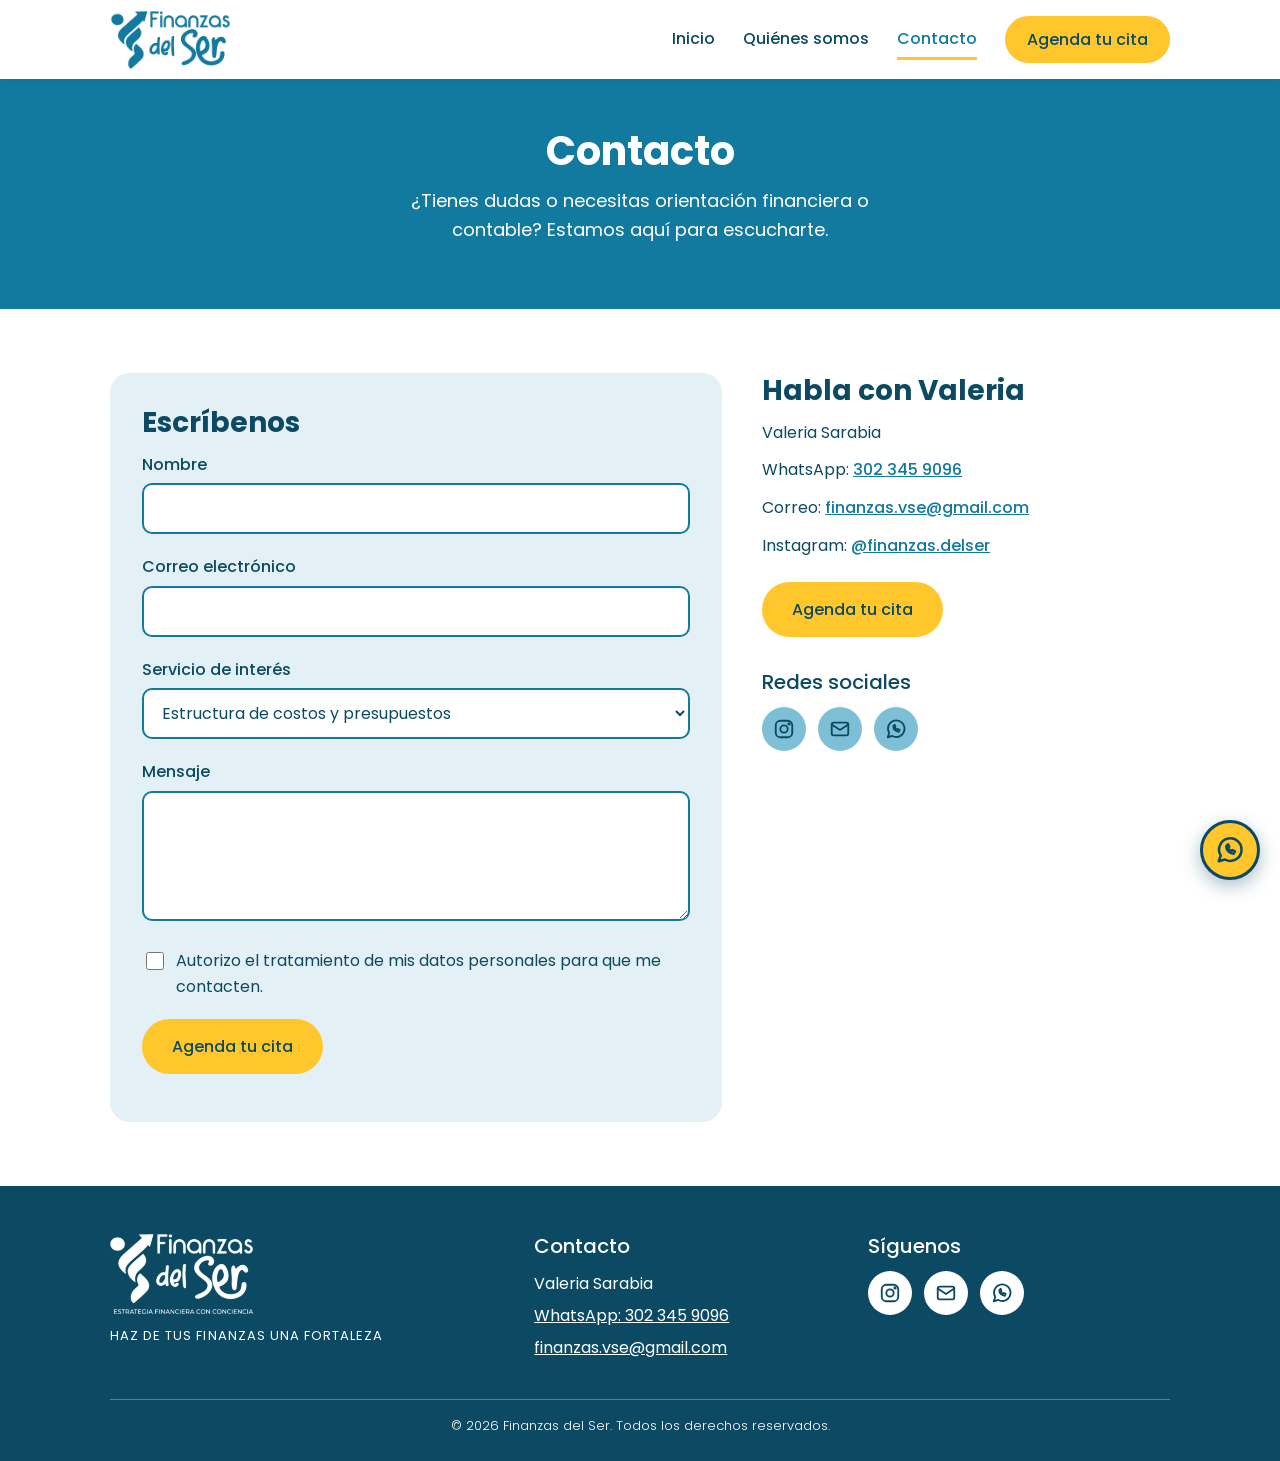
==== commit be1a8a2a: "Landing con 3 paginas, contenido de Quienes somos y contacto de Valeria" ====
--- a/contacto.html
+++ b/contacto.html
@@ -4,7 +4,7 @@
   <meta charset="UTF-8">
   <meta name="viewport" content="width=device-width, initial-scale=1">
   <title>Contacto | Finanzas del Ser</title>
-  <meta name="description" content="Escríbenos para agendar tu asesoría en finanzas personales.">
+  <meta name="description" content="Escríbenos para agendar tu cita de asesoría financiera.">
   <link rel="preconnect" href="https://fonts.googleapis.com">
   <link rel="preconnect" href="https://fonts.gstatic.com" crossorigin>
   <link href="https://fonts.googleapis.com/css2?family=Poppins:wght@300;400;500;700&display=swap" rel="stylesheet">
@@ -24,10 +24,9 @@
       <nav class="nav" id="menu-principal" aria-label="Principal">
         <ul>
         <li><a href="index.html">Inicio</a></li>
-        <li><a href="servicios.html">Servicios</a></li>
         <li><a href="quienes-somos.html">Quiénes somos</a></li>
         <li><a href="contacto.html" aria-current="page">Contacto</a></li>
-          <li><a class="boton boton--principal boton--chico" href="https://wa.me/573017885453?text=Hola%2C%20quiero%20agendar%20una%20asesor%C3%ADa%20con%20Finanzas%20del%20Ser">Agenda tu cita</a></li>
+          <li><a class="boton boton--principal boton--chico" href="https://wa.me/573023459096?text=Hola%2C%20quiero%20agendar%20una%20asesor%C3%ADa%20con%20Finanzas%20del%20Ser">Agenda tu cita</a></li>
         </ul>
       </nav>
     </div>
@@ -37,7 +36,7 @@
     <section class="hero hero--pagina">
       <div class="contenedor">
         <h1>Contacto</h1>
-        <p>Cuéntanos qué quieres lograr con tu dinero y te acompañamos.</p>
+        <p>¿Tienes dudas o necesitas orientación financiera o contable? Estamos aquí para escucharte.</p>
       </div>
     </section>
 
@@ -60,29 +59,35 @@
               <option>Estructura de costos y presupuestos</option>
               <option>Ahorros con propósito</option>
               <option>Compras conscientes</option>
-              <option>Uso de productos financieros</option>
+              <option>Servicios empresariales</option>
             </select>
           </div>
           <div class="campo">
             <label for="mensaje">Mensaje</label>
             <textarea id="mensaje" name="mensaje" required></textarea>
           </div>
-          <button class="boton boton--principal" type="submit">Enviar mensaje</button>
+          <div class="campo campo--check">
+            <input type="checkbox" id="autorizo" name="autorizo" required>
+            <label for="autorizo">Autorizo el tratamiento de mis datos personales para que me contacten.</label>
+          </div>
+          <button class="boton boton--principal" type="submit">Agenda tu cita</button>
           <p class="mensaje-envio" id="mensaje-envio" role="status"></p>
         </form>
 
         <aside class="info-contacto">
-          <h2>Habla con Estefania y Johan</h2>
+          <h2>Habla con Valeria</h2>
           <ul>
-            <li>Estefania Llanos y Johan Morales</li>
-            <li>WhatsApp: 301 788 5453</li>
+            <li>Valeria Sarabia</li>
+            <li>WhatsApp: <a href="https://wa.me/573023459096?text=Hola%2C%20quiero%20agendar%20una%20asesor%C3%ADa%20con%20Finanzas%20del%20Ser">302 345 9096</a></li>
+            <li>Correo: <a href="mailto:finanzas.vse@gmail.com">finanzas.vse@gmail.com</a></li>
+            <li>Instagram: <a href="https://instagram.com/finanzas.delser" target="_blank" rel="noopener">@finanzas.delser</a></li>
           </ul>
-          <a class="boton boton--principal" href="https://wa.me/573017885453?text=Hola%2C%20quiero%20agendar%20una%20asesor%C3%ADa%20con%20Finanzas%20del%20Ser">Agenda tu cita</a>
+          <a class="boton boton--principal" href="https://wa.me/573023459096?text=Hola%2C%20quiero%20agendar%20una%20asesor%C3%ADa%20con%20Finanzas%20del%20Ser">Agenda tu cita</a>
           <h3 style="margin-top:2rem">Redes sociales</h3>
           <div class="redes">
-            <a href="#" aria-label="Instagram de Finanzas del Ser"><img src="assets/icons/instagram-oscuro.svg" alt=""></a>
-            <a href="#" aria-label="Facebook de Finanzas del Ser"><img src="assets/icons/facebook-oscuro.svg" alt=""></a>
-            <a href="https://wa.me/573017885453?text=Hola%2C%20quiero%20agendar%20una%20asesor%C3%ADa%20con%20Finanzas%20del%20Ser" aria-label="WhatsApp de Finanzas del Ser"><img src="assets/icons/whatsapp-oscuro.svg" alt=""></a>
+            <a href="https://instagram.com/finanzas.delser" target="_blank" rel="noopener" aria-label="Instagram de Finanzas del Ser"><img src="assets/icons/instagram-oscuro.svg" alt=""></a>
+            <a href="mailto:finanzas.vse@gmail.com" aria-label="Correo de Finanzas del Ser"><img src="assets/icons/correo-oscuro.svg" alt=""></a>
+            <a href="https://wa.me/573023459096?text=Hola%2C%20quiero%20agendar%20una%20asesor%C3%ADa%20con%20Finanzas%20del%20Ser" aria-label="WhatsApp de Finanzas del Ser"><img src="assets/icons/whatsapp-oscuro.svg" alt=""></a>
           </div>
         </aside>
       </div>
@@ -94,22 +99,23 @@
     <div class="contenedor">
       <div class="pie__grid">
         <div>
-          <img class="pie__logo" src="assets/img/logo-blanco.png" alt="Finanzas del Ser">
-          <p class="pie__descriptor">Estrategia financiera con conciencia</p>
+          <img class="pie__logo" src="assets/img/logo-blanco.png" alt="Finanzas del Ser, estrategia financiera con conciencia">
+          <p class="pie__descriptor">Haz de tus finanzas una fortaleza</p>
         </div>
         <div>
           <h2>Contacto</h2>
           <ul>
-            <li>Estefania Llanos y Johan Morales</li>
-            <li><a href="https://wa.me/573017885453?text=Hola%2C%20quiero%20agendar%20una%20asesor%C3%ADa%20con%20Finanzas%20del%20Ser">WhatsApp: 301 788 5453</a></li>
+            <li>Valeria Sarabia</li>
+            <li><a href="https://wa.me/573023459096?text=Hola%2C%20quiero%20agendar%20una%20asesor%C3%ADa%20con%20Finanzas%20del%20Ser">WhatsApp: 302 345 9096</a></li>
+            <li><a href="mailto:finanzas.vse@gmail.com">finanzas.vse@gmail.com</a></li>
           </ul>
         </div>
         <div>
           <h2>Síguenos</h2>
           <div class="redes">
-            <a href="#" aria-label="Instagram de Finanzas del Ser"><img src="assets/icons/instagram-oscuro.svg" alt=""></a>
-            <a href="#" aria-label="Facebook de Finanzas del Ser"><img src="assets/icons/facebook-oscuro.svg" alt=""></a>
-            <a href="https://wa.me/573017885453?text=Hola%2C%20quiero%20agendar%20una%20asesor%C3%ADa%20con%20Finanzas%20del%20Ser" aria-label="WhatsApp de Finanzas del Ser"><img src="assets/icons/whatsapp-oscuro.svg" alt=""></a>
+            <a href="https://instagram.com/finanzas.delser" target="_blank" rel="noopener" aria-label="Instagram de Finanzas del Ser"><img src="assets/icons/instagram-oscuro.svg" alt=""></a>
+            <a href="mailto:finanzas.vse@gmail.com" aria-label="Correo de Finanzas del Ser"><img src="assets/icons/correo-oscuro.svg" alt=""></a>
+            <a href="https://wa.me/573023459096?text=Hola%2C%20quiero%20agendar%20una%20asesor%C3%ADa%20con%20Finanzas%20del%20Ser" aria-label="WhatsApp de Finanzas del Ser"><img src="assets/icons/whatsapp-oscuro.svg" alt=""></a>
           </div>
         </div>
       </div>
@@ -120,7 +126,7 @@
   </footer>
 
   <!-- INTERACCIÓN: botón flotante de WhatsApp (visible en todas las páginas) -->
-  <a class="wpp-flotante" href="https://wa.me/573017885453?text=Hola%2C%20quiero%20agendar%20una%20asesor%C3%ADa%20con%20Finanzas%20del%20Ser" target="_blank" rel="noopener" aria-label="Escríbenos por WhatsApp">
+  <a class="wpp-flotante" href="https://wa.me/573023459096?text=Hola%2C%20quiero%20agendar%20una%20asesor%C3%ADa%20con%20Finanzas%20del%20Ser" target="_blank" rel="noopener" aria-label="Escríbenos por WhatsApp">
     <img src="assets/icons/whatsapp-oscuro.svg" alt="">
   </a>
 
--- a/css/styles.css
+++ b/css/styles.css
@@ -199,7 +199,7 @@
 .hero .botones { margin-top: 1.5rem; }
 .hero__imagen img {
   width: 100%;
-  aspect-ratio: 406 / 340;
+  aspect-ratio: 1 / 1;
   object-fit: cover;
   border-radius: var(--radio);
   box-shadow: 0 10px 30px rgba(0, 0, 0, 0.25);
@@ -316,14 +316,21 @@
   width: 44px;
   height: 44px;
   border-radius: 50%;
-  background: var(--azul-principal);
+  background: var(--azul-cielo);
   display: flex;
   align-items: center;
   justify-content: center;
   transition: background-color 0.2s, transform 0.2s;
 }
-.redes a:hover { background: var(--azul-profundo); transform: translateY(-2px); }
+.redes a:hover { background: var(--amarillo); transform: translateY(-2px); }
 .redes img { width: 22px; height: 22px; }
+
+.campo--check { display: flex; gap: 0.6rem; align-items: flex-start; }
+.campo--check input { width: 1.25rem; height: 1.25rem; margin-top: 0.2rem; accent-color: var(--azul-profundo); }
+.campo--check label { font-weight: var(--peso-normal); margin: 0; }
+.frase { font-size: var(--tam-h2); font-weight: var(--peso-negrita); line-height: 1.25; max-width: 44rem; margin: 0 auto 1.5rem; }
+.historia { max-width: 46rem; }
+.info-contacto a { font-weight: var(--peso-medio); }
 
 /* ---------- 8. PIE DE PÁGINA Y BOTÓN FLOTANTE ---------- */
 .pie {
@@ -338,7 +345,7 @@
   gap: 2rem;
 }
 .pie h2 { font-size: var(--tam-h3); font-weight: var(--peso-medio); }
-.pie__logo { height: 64px; width: auto; margin-bottom: 0.75rem; }
+.pie__logo { height: 80px; width: auto; margin-bottom: 0.75rem; }
 .pie__descriptor {
   font-size: var(--tam-pequeno);
   letter-spacing: 0.08em;
@@ -350,7 +357,7 @@
 .pie li { margin-bottom: 0.4rem; }
 /* Íconos de redes en el pie: círculo blanco con ícono azul profundo */
 .pie .redes a { background: var(--blanco); }
-.pie .redes a:hover { background: var(--azul-cielo); }
+.pie .redes a:hover { background: var(--amarillo); }
 .pie__legal {
   margin-top: 2rem;
   padding-top: 1rem;
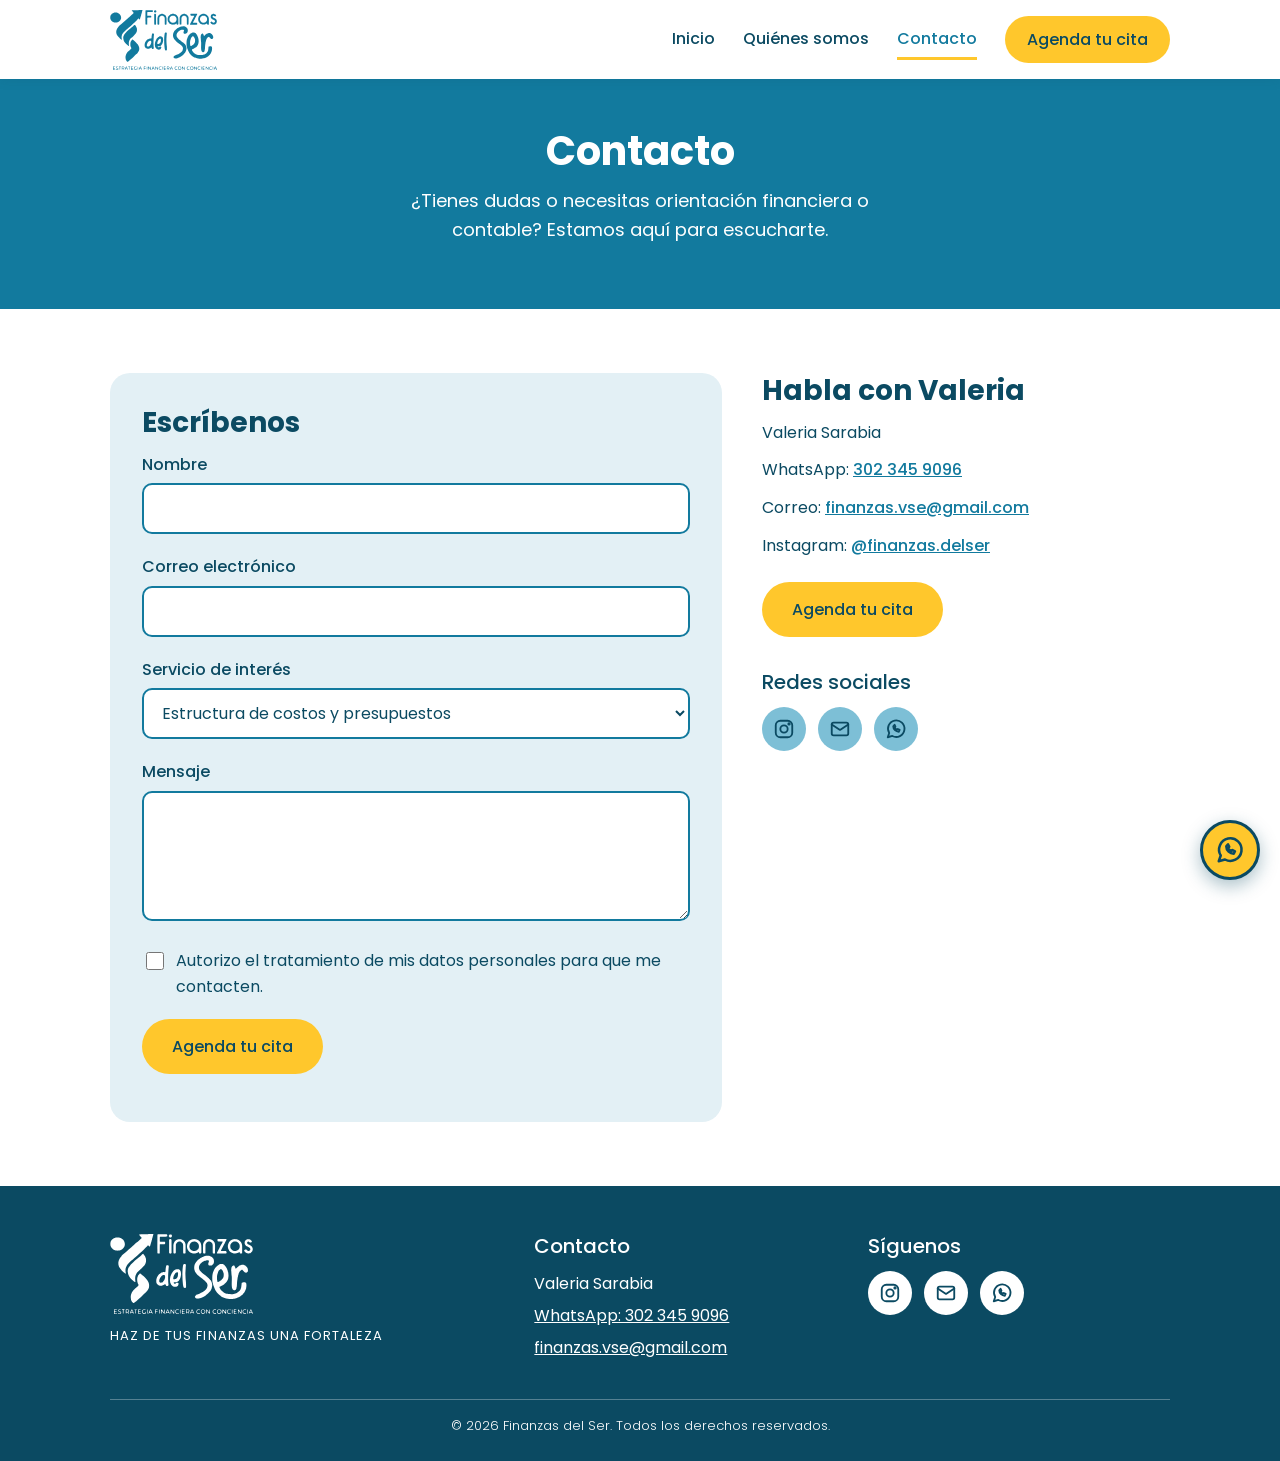
==== commit 7b44640e: "Logo SVG, mensaje de cierre y enlace de Instagram verificado" ====
--- a/contacto.html
+++ b/contacto.html
@@ -18,7 +18,7 @@
   <header class="encabezado">
     <div class="contenedor encabezado__barra">
       <a class="marca" href="index.html">
-        <img src="assets/img/logo-azul.png" alt="Finanzas del Ser, ir al inicio">
+        <img src="assets/img/logo-azul.svg" alt="Finanzas del Ser, ir al inicio" width="556" height="312">
       </a>
       <button class="menu-boton" aria-expanded="false" aria-controls="menu-principal">Menú</button>
       <nav class="nav" id="menu-principal" aria-label="Principal">
@@ -99,7 +99,7 @@
     <div class="contenedor">
       <div class="pie__grid">
         <div>
-          <img class="pie__logo" src="assets/img/logo-blanco.png" alt="Finanzas del Ser, estrategia financiera con conciencia">
+          <img class="pie__logo" src="assets/img/logo-blanco.svg" width="556" height="312" alt="Finanzas del Ser, estrategia financiera con conciencia">
           <p class="pie__descriptor">Haz de tus finanzas una fortaleza</p>
         </div>
         <div>
--- a/css/styles.css
+++ b/css/styles.css
@@ -329,6 +329,43 @@
 .campo--check input { width: 1.25rem; height: 1.25rem; margin-top: 0.2rem; accent-color: var(--azul-profundo); }
 .campo--check label { font-weight: var(--peso-normal); margin: 0; }
 .frase { font-size: var(--tam-h2); font-weight: var(--peso-negrita); line-height: 1.25; max-width: 44rem; margin: 0 auto 1.5rem; }
+.cierre {
+  position: relative;
+  max-width: 48rem;
+  margin: 0 auto;
+  padding: 3.5rem 2.5rem 2.25rem;
+  background: var(--azul-profundo);
+  color: var(--blanco);
+  border-radius: var(--radio);
+  box-shadow: var(--sombra);
+  text-align: center;
+  font-size: 1.25rem;
+  line-height: 1.6;
+  --foco: var(--blanco);
+}
+/* Comilla grande decorativa */
+.cierre::before {
+  content: "\201C";
+  position: absolute;
+  top: -0.3rem;
+  left: 50%;
+  transform: translateX(-50%);
+  font-size: 6rem;
+  line-height: 1;
+  font-weight: var(--peso-negrita);
+  color: var(--amarillo);
+}
+.cierre p { margin-bottom: 1.25rem; }
+.cierre p:first-child { font-weight: var(--peso-medio); font-size: 1.5rem; line-height: 1.4; }
+.cierre footer {
+  display: inline-block;
+  max-width: 34rem;
+  font-size: var(--tam-texto);
+  font-weight: var(--peso-ligero);
+  color: var(--azul-niebla);
+  padding-top: 1.25rem;
+  border-top: 3px solid var(--amarillo);
+}
 .historia { max-width: 46rem; }
 .info-contacto a { font-weight: var(--peso-medio); }
 
@@ -397,6 +434,8 @@
 
 /* Celular: tarjetas en 1 columna, menú hamburguesa y títulos más pequeños */
 @media (max-width: 720px) {
+  .cierre { padding: 3.5rem 1.5rem 1.75rem; font-size: 1.0625rem; }
+  .cierre p:first-child { font-size: 1.25rem; }
   :root { --tam-h1: 2rem; --tam-h2: 1.5rem; }
   .tarjetas, .tarjetas--3 { grid-template-columns: 1fr; }
   .menu-boton { display: block; }
